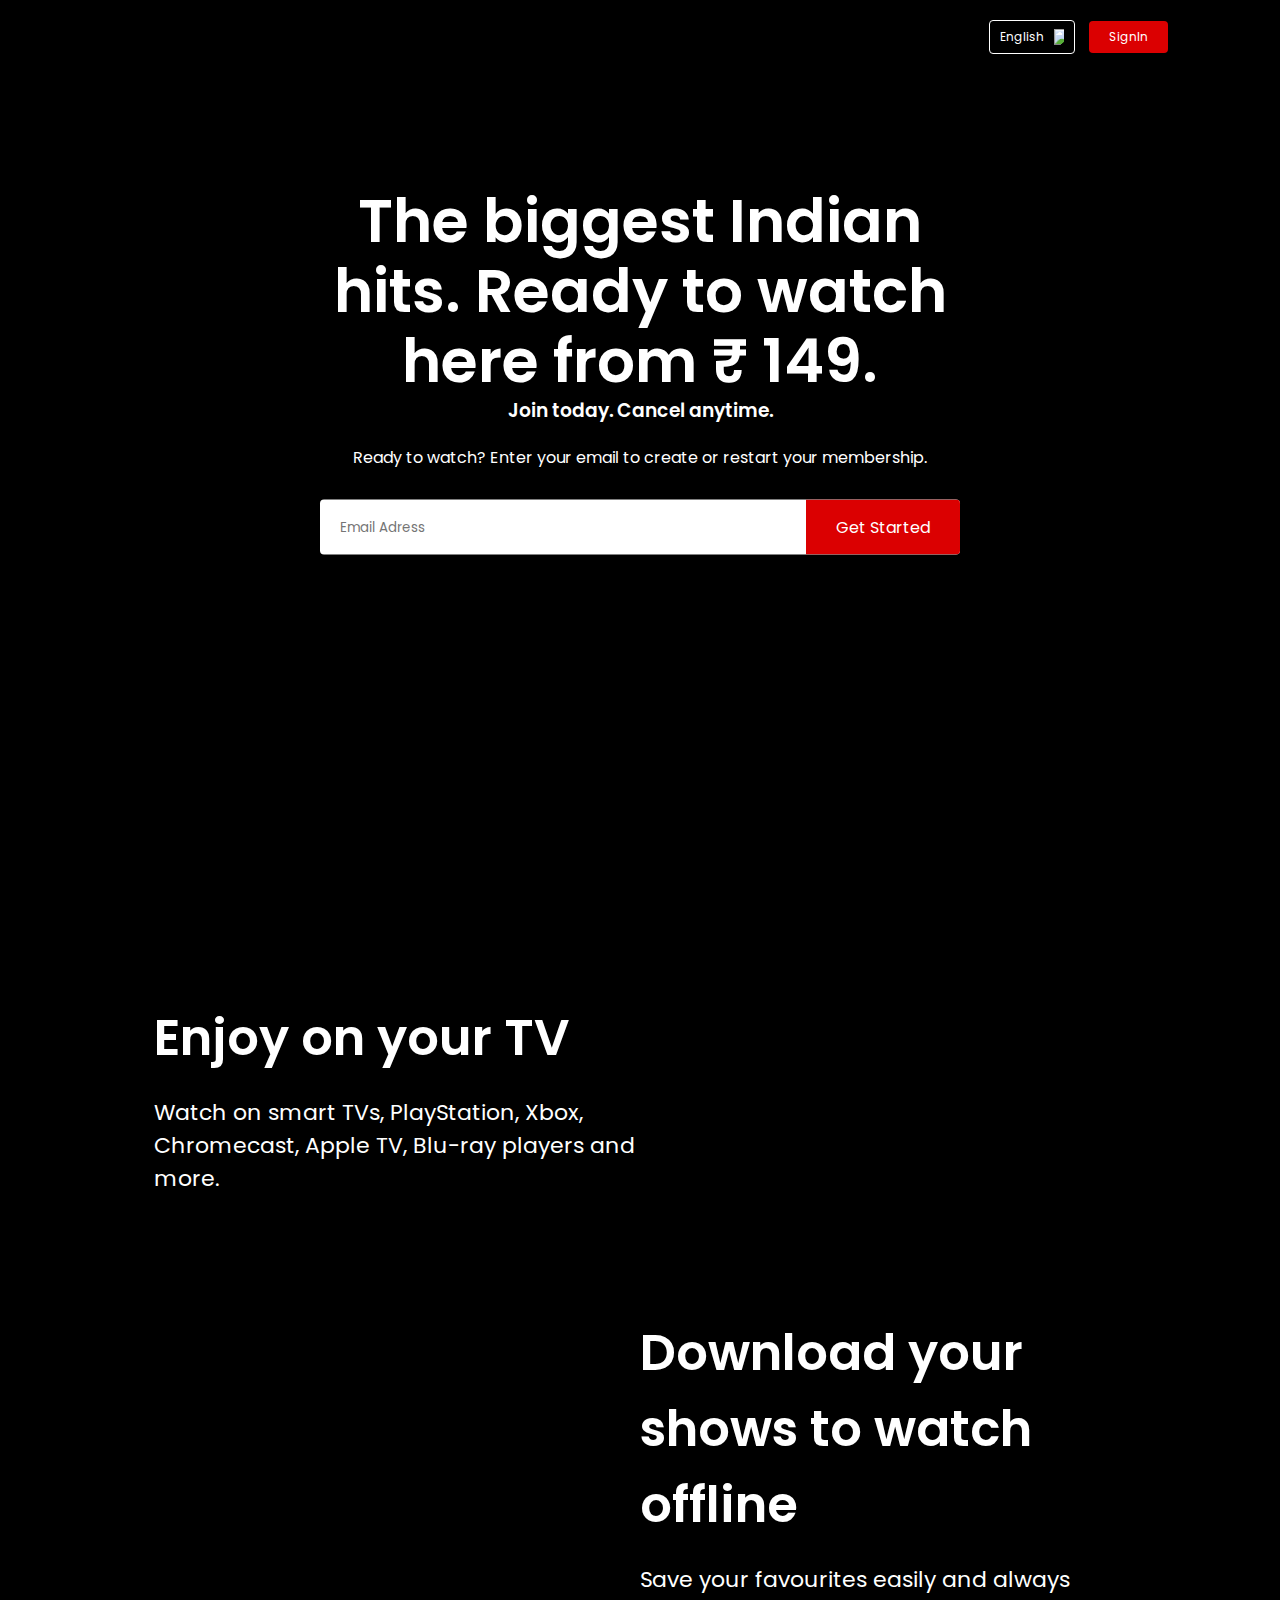
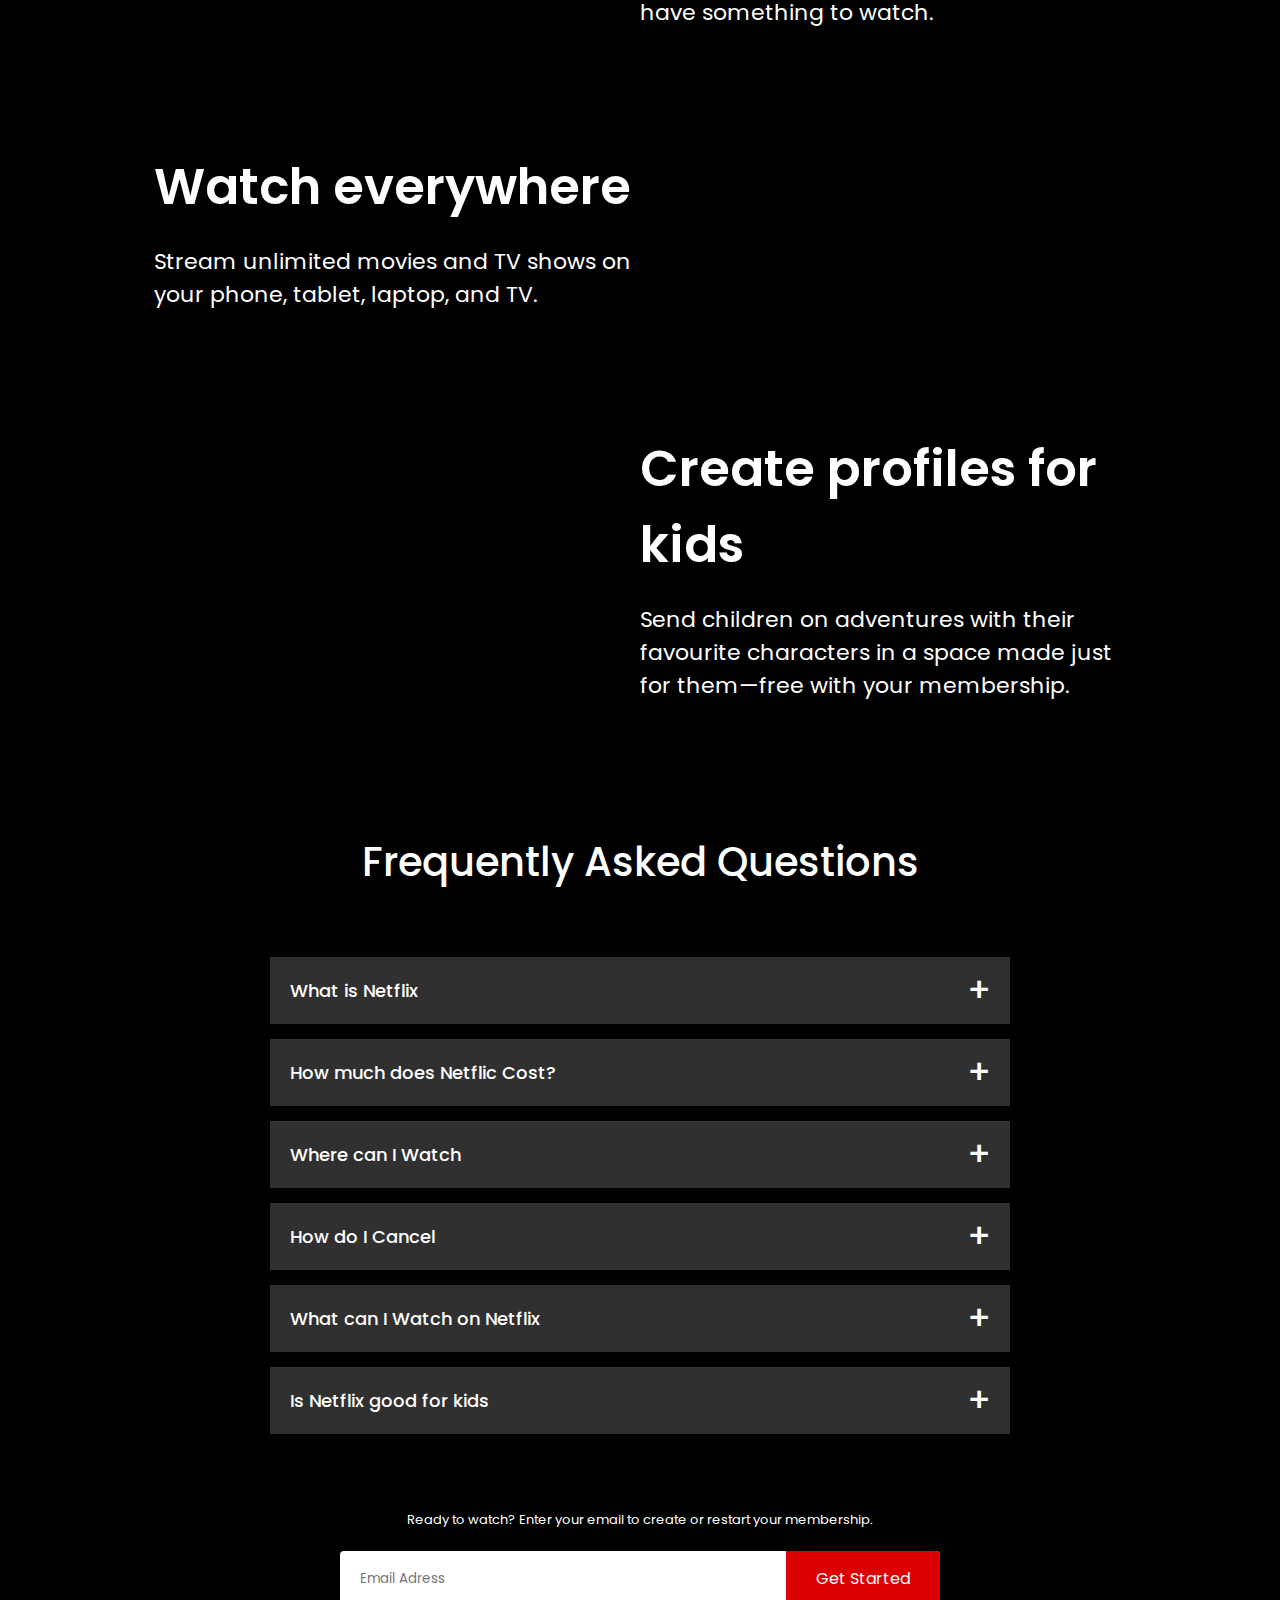
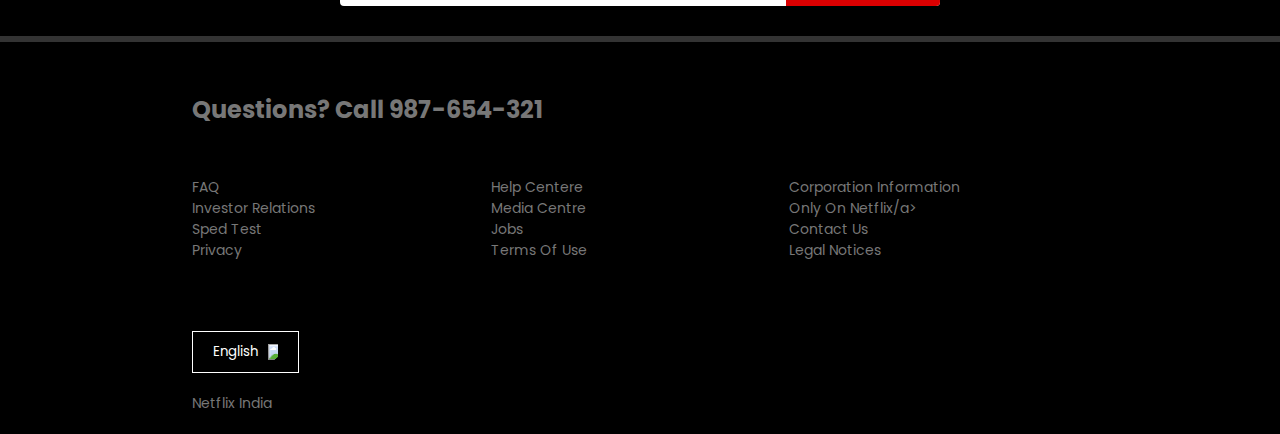
==== index.html @ afa95cfa "Add files via upload" ====
<!DOCTYPE html>
<html lang="en">
<head>
    <meta charset="UTF-8">
    <meta name="viewport" content="width=device-width, initial-scale=1.0">
    <title>Netflix</title>
    <link rel="stylesheet" href="style.css">
</head>
<body>
    <div class="header">
        <nav>
            <img src="netflix-img/images/logo.png" alt="" class="logo">
            <div>
                <button class="lang-btn">English <img src="netflix-img/images/down-icon.png"></button>
                <button>SignIn</button>
            </div>
        </nav>
        <div class="header-content">
            <h1>The biggest Indian hits. Ready to watch here from ₹ 149.</h1>
            <h3>Join today. Cancel anytime.</h3>
            <p>Ready to watch? Enter your email to create or restart your membership.</p>
            <form class="email-signup">
                <input type="email" placeholder="Email Adress" required>
                <button type="Submit"> Get Started</button>
            </form>
        </div>
    </div>
    <div class="features">
        <div class="row">
            <div class="text-col">
                <h2>Enjoy on your TV</h2>
                <p>Watch on smart TVs, PlayStation, Xbox, Chromecast, Apple TV, Blu-ray players and more.</p>

            </div>
            <div class="img-col">
                <img src="netflix-img/images/feature-1.png" alt="">
            </div>
        </div>
        <div class="row">
             <div class="img-col">
                <img src="netflix-img/images/feature-2.png" alt="">
            </div>
            <div class="text-col">

                <h2>Download your shows to watch offline</h2>
                <p>Save your favourites easily and always have something to watch.</p>

            </div>
           
        </div> <div class="row">
            <div class="text-col">
                <h2>Watch everywhere</h2>
                <p>
                    Stream unlimited movies and TV shows on your phone, tablet, laptop, and TV.
                </p>

            </div>
            <div class="img-col">
                <img src="netflix-img/images/feature-3.png" alt="">
            </div>
        </div> <div class="row">
            <div class="img-col">
                <img src="netflix-img/images/feature-4.png" alt="">
            </div>
            <div class="text-col">
                <h2>Create profiles for kids</h2>
                <p>Send children on adventures with their favourite characters in a space made just for them—free with your membership.</p>

            </div>
            
        </div>
    </div>
    <div class="faq">
        <h2>Frequently Asked Questions</h2>
        <ul class="accordian">
            <li>
                <input type="radio" name="accordian" id="first">
                <label for="first"><span></span>What is Netflix</label>
                <div class="content">
                    <p>
                        Netflix is a streaming service that offers a wide variety of award-winning TV shows, movies, anime, documentaries and more – on thousands of internet-connected devices.
                        You can watch as much as you want, whenever you want, without a single ad – all for one low monthly price. There's always something new to discover, and new TV shows and movies are added every week!
                    </p>
                </div>
            </li>
            <li>
                <input type="radio" name="accordian" id="second">
                <label for="second"><span></span>How much does Netflic Cost?</label>
                <div class="content">
                    <p>
                        Watch Netflix on your smartphone, tablet, Smart TV, laptop, or streaming device, all for one fixed monthly fee. Plans range from ₹ 149 to ₹ 649 a month. No extra costs, no contracts.
                        </p>
                </div>
            </li>
            <li>
                <input type="radio" name="accordian" id="third">
                <label for="third"><span></span>Where can I Watch</label>
                <div class="content">
                    <p>
                        Watch anywhere, anytime. Sign in with your Netflix account to watch instantly on the web at netflix.com from your personal computer or on any internet-connected device that offers the Netflix app, including smart TVs, smartphones, tablets, streaming media players and game consoles.
                        You can also download your favourite shows with the iOS, Android, or Windows 10 app. Use downloads to watch while you're on the go and without an internet connection. Take Netflix with you anywhere.                        </p>
                </div>
            </li>
            <li>
                <input type="radio" name="accordian" id="fourth">
                <label for="fourth"><span></span>How do I Cancel</label>
                <div class="content">
                    <p>
                        Netflix is flexible. There are no annoying contracts and no commitments. You can easily cancel your account online in two clicks. There are no cancellation fees – start or stop your account anytime.                      </p>
                </div>
            </li>
            <li>
                <input type="radio" name="accordian" id="fifth">
                <label for="fifth"><span></span>What can I Watch on Netflix</label>
                <div class="content">
                    <p>
                        Netflix has an extensive library of feature films, documentaries, TV shows, anime, award-winning Netflix originals, and more. Watch as much as you want, anytime you want. </p>               </div>
            </li>
            <li>
                <input type="radio" name="accordian" id="sixth">
                <label for="sixth"><span></span>Is Netflix good for kids</label>
                <div class="content">
                    <p>
                        The Netflix Kids experience is included in your membership to give parents control while kids enjoy family-friendly TV shows and films in their own space.
                        Kids profiles come with PIN-protected parental controls that let you restrict the maturity rating of content kids can watch and block specific titles you don’t want kids to see.</p>                </div>
            </li>
        </ul>
        <small>
            Ready to watch? Enter your email to create or restart your membership.
        </small>
        <form class="email-signup">
            <input type="email" placeholder="Email Adress" required>
            <button type="Submit"> Get Started</button>
        </form>
    </div>
    <div class="footer">
        <h2>Questions? Call <phone>987-654-321</phone> </h2>
        <div class="row">
            <div class="col">
                <a href="#">FAQ</a>
                <a href="#">Investor  Relations</a>
                <a href="#">Sped Test</a>
                <a href="#">Privacy</a>
            </div>
            <div class="col">
                <a href="#">Help Centere</a>
                <a href="#">Media Centre</a>
                <a href="#">Jobs</a>
                <a href="#">Terms Of Use</a>
            </div>
            <div class="col">
                <a href="#">Corporation Information</a>
                <a href="#">Only On Netflix/a>
                <a href="#">Contact Us</a>
                <a href="#">Legal Notices</a>
            </div>
        </div>
        <button class="lang-btn">English <img src="netflix-img/images/down-icon.png"></button>
        <p class="copy">Netflix India</p>

    </div>
</body>
</html>
---- style.css ----
@import url('https://fonts.googleapis.com/css2?family=Poppins:wght@400;700&family=Roboto:wght@400;700&display=swap');
*{
    margin:0;
    padding:0;
    font-family: 'Poppins',sans-serif;
    box-sizing: border-box;
}
body{
    background-color: black;
    color:#ffff;
}
.header{
    width: auto;
    height:100vh;
    background-image: linear-gradient(rgba(0,0,0,0.7),rgba(0,0,0,0.7)),url(netflix-img/images/header-image.png);
    background-size: cover;
    background-position: center;
    padding:10px 8%;
    position: relative;
}
nav{
    display: flex;
    align-items: center;
    justify-content: space-between;
    padding:10px  ;
}
.logo{
    width: 150px;
    cursor: pointer;

}
nav button{
    border:0;
    outline:0;
    background: #db0001;
    color:#fff;
    padding: 7px 20px;
    font-size: 12px;
    border-radius: 4px;
    margin-left:10px ;
    cursor: pointer;
}
.lang-btn{
    display: inline-flex;
    align-items: center;
    background: transparent;
    border: 1px solid #fff;
    padding:7px 10px ;
}
.lang-btn img{
    width: 10px;
    margin-left: 10px;
}
.header-content{
    position: absolute;
    top:30%;
    left:50%;
    transform:translate(-50%,-50%);
    text-align: center;
    margin-top:100px ;
}
.header-content h1{
    font-size:60px;
    line-height:70px;
    font-weight: 600;
    max-width:650px ;
}

.header-content h3{
    
    font-weight: 600;
    margin-bottom: 20px;
}
.email-signup{
    background: #fff;
    border-radius: 4px;
    display: flex;
    align-items: center;
    margin-top: 30px;
    overflow: hidden;
}
.email-signup input{
    flex:1;
    border: 0;
    outline:0;
    margin-left: 20px;

}
.email-signup button{
    background: #db0001;
    border:0;
    outline:0;
    color:#fff;
    font-size: 16px;
    cursor:pointer;
    padding: 15px 30px;

}
/* Features */
.features{
    padding: 50px 12%;
    font-size: 22px;
}
.row{
    display: flex;
    width: 100%;
    align-items: center;
    flex-wrap: wrap;
    padding: 50px 0;

}
.text-col{
    flex-basis: 50%;
    margin-bottom: 20px;
}
.img-col{
    flex-basis: 50%;
    margin-bottom: 20px;
}
.img-col img{
    display: block;
    width: 90%;
    margin: auto;
}
.features h2{
    font-size: 50px;
    font-weight: 600;
    padding-bottom:20px ;
}
/* FAQ */
.faq{
    padding: 10px 12%;
    text-align: center;
    font-size: 18px;

}
.faq h2{
    font-weight: 500;
    font-size: 40px;

}
/* Footer */
.accordian{
    margin:60px auto;
    width: 100%;
    max-width: 750px;

}
.accordian li{
    list-style: none;
    width: 100%;
    padding: 5px;
}
.accordian li label{
    display: flex;
    align-items: center;
    padding: 20px;
    font-size: 18px;
    font-weight: 500;
    background: #303030;
    margin: bottom 2px;
    cursor: pointer;
    position: relative;
}
label::after{
    content: '+';
    font-size: 34px;
    position: absolute;
    right: 20px;
    transition: transform 0.5s;
}
input[type="radio"]{
    display: none;
}
.accordian .content{
    background: #303030;
    text-align: center;
    padding: 0 20px;
    max-height: 0;
    overflow: hidden;
    margin-top:5px;
    transition: max-height 0.5s,padding 0.5s;

}
.accordian input[type="radio"]:checked +label+ .content{
    max-height: 600px;
    padding:30px 20px;

}
.accordian input[type="radio"]:checked +label::after{
    transform:rotate(135deg);
}
.faq .email-signup{
    max-width:600px;
    margin: 20px auto 20px;
}
.faq small{
    font-size: 13px;
}
/* Footer */
.footer {
    padding: 50px 15% 10px;
    border-top:6px solid #333;
    color:#777;
}
.footeer h2{
    font-size:18px;
    font-weight: 400;
    margin-bottom:30px
}
.footer .col{
    flex-basis:25%;
    flex-grow:1;
    margin-bottom: 20px;
}
.footer .col a{
    display:block;
    text-decoration: none;
    color:#777;
    font-size:14px;
    margin: bottom 10px;

}
.footer.row{
    align-items: flex-start;
    padding: 10px 0;
}
.footer .lang-btn{
    color:#fff;
    padding: 10px 20px;
    border-radius: 2px solid black;
}
.copy{
    font-size: 14px;
    margin-top: 20px;
    margin-bottom: 10px;
}
/* Media Queries */
@media only screen and (max-width:600px){
   .logo{
    width: 100px;
   } 
   nav button{
    padding: 5px 10px;
   }
   nav .lang-btn{
    padding: 4px 8px;
   }
   .header-content{
    position: absolute;
    top:50%;
    left:50%;
    transform:translate(-50%,-50%);
    text-align: center;
    margin-top:100px ;
}
   .header-content h1{
    font-size:40px;
    line-height:70px;
    font-weight: 600;
    max-width:650px ;
   }
   .text-col,.img-col{
    flex-basis: 100%;
   }
   .features h2{
    font-size:30px;
   }
   .features p{
    font-size:15px;
   }
   .row:nth-child(2),.row:nth-child(4){
    flex-direction: column-reverse;
   }
   .features.row{
    padding:10px 0;
   }
   .faq h2{
    font-size:20px;

   }
   .accordian .content{
    font-size: 14px;
   }
   .accordian li label{
    padding:10px;
    font-size: 14px;
   }
   label::after{
    font-size: 22px;
   }
}
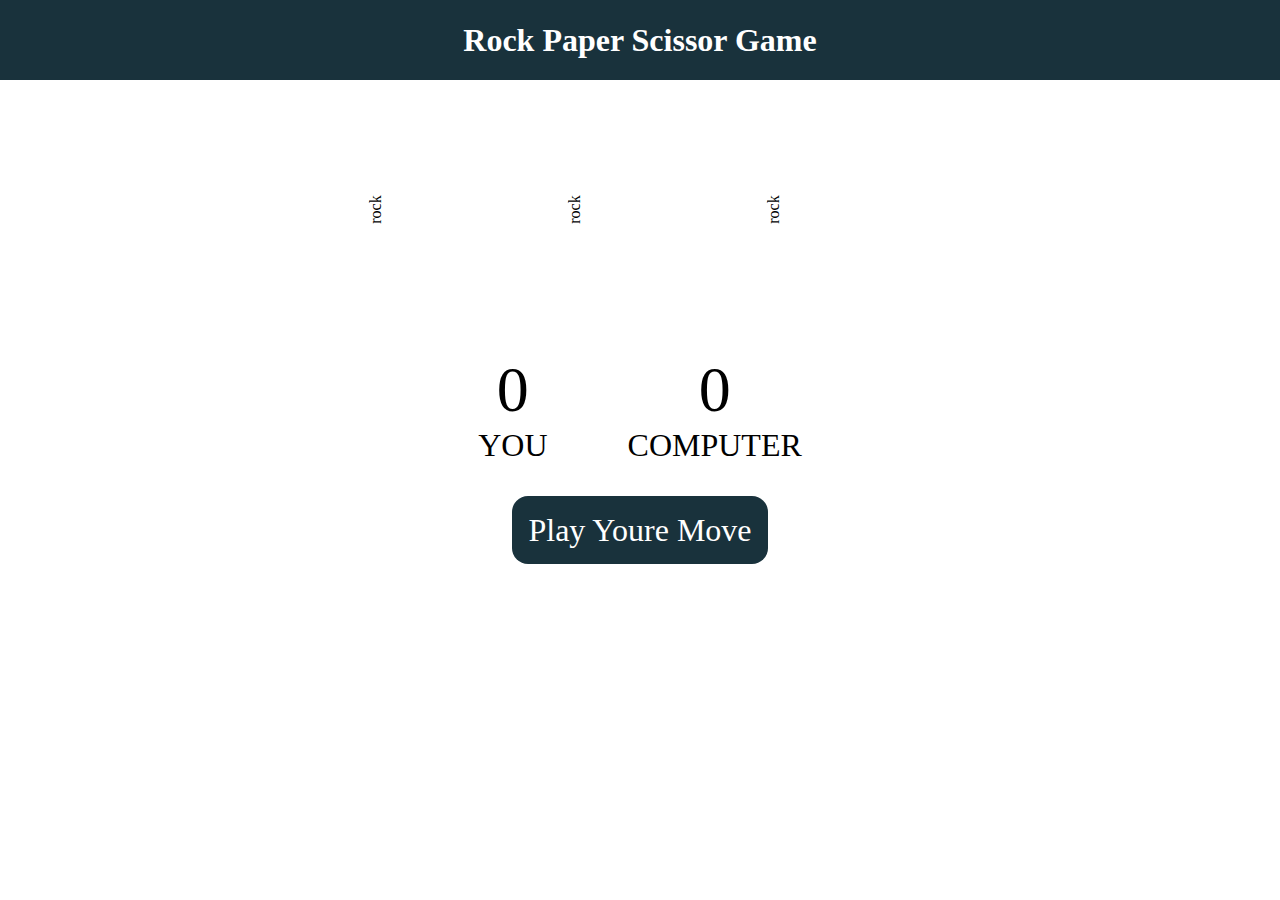
==== commit dec88256: "Add files via upload" ====
--- a/index.html
+++ b/index.html
@@ -3,161 +3,40 @@
 <head>
     <meta charset="UTF-8">
     <meta name="viewport" content="width=device-width, initial-scale=1.0">
-    <title>Netflix</title>
+    <title>Rock Paper Scissor</title>
     <link rel="stylesheet" href="style.css">
 </head>
 <body>
-    <div class="header">
-        <nav>
-            <img src="netflix-img/images/logo.png" alt="" class="logo">
-            <div>
-                <button class="lang-btn">English <img src="netflix-img/images/down-icon.png"></button>
-                <button>SignIn</button>
-            </div>
-        </nav>
-        <div class="header-content">
-            <h1>The biggest Indian hits. Ready to watch here from ₹ 149.</h1>
-            <h3>Join today. Cancel anytime.</h3>
-            <p>Ready to watch? Enter your email to create or restart your membership.</p>
-            <form class="email-signup">
-                <input type="email" placeholder="Email Adress" required>
-                <button type="Submit"> Get Started</button>
-            </form>
+   
+    
+        <h1>
+            Rock Paper Scissor Game 
+        </h1>
+    <div class="choices">
+        <div class="choice" id="rock">
+            <img src="Images/rock.png" alt="rock">
+        </div>
+        <div class="choice" id="paper">
+            <img src="Images/paper.png" alt="rock">
+        </div>
+        <div class="choice" id="scissor">
+            <img src="Images/scissor.jpg" alt="rock">
         </div>
     </div>
-    <div class="features">
-        <div class="row">
-            <div class="text-col">
-                <h2>Enjoy on your TV</h2>
-                <p>Watch on smart TVs, PlayStation, Xbox, Chromecast, Apple TV, Blu-ray players and more.</p>
-
-            </div>
-            <div class="img-col">
-                <img src="netflix-img/images/feature-1.png" alt="">
-            </div>
+    <div class="score-board">
+        <div class="score">
+            <p id="user-score">0</p>
+            <p>YOU</p>
         </div>
-        <div class="row">
-             <div class="img-col">
-                <img src="netflix-img/images/feature-2.png" alt="">
-            </div>
-            <div class="text-col">
-
-                <h2>Download your shows to watch offline</h2>
-                <p>Save your favourites easily and always have something to watch.</p>
-
-            </div>
-           
-        </div> <div class="row">
-            <div class="text-col">
-                <h2>Watch everywhere</h2>
-                <p>
-                    Stream unlimited movies and TV shows on your phone, tablet, laptop, and TV.
-                </p>
-
-            </div>
-            <div class="img-col">
-                <img src="netflix-img/images/feature-3.png" alt="">
-            </div>
-        </div> <div class="row">
-            <div class="img-col">
-                <img src="netflix-img/images/feature-4.png" alt="">
-            </div>
-            <div class="text-col">
-                <h2>Create profiles for kids</h2>
-                <p>Send children on adventures with their favourite characters in a space made just for them—free with your membership.</p>
-
-            </div>
-            
+        <div class="score">
+            <p id="comp-score">0</p>
+            <p >COMPUTER</p>
         </div>
     </div>
-    <div class="faq">
-        <h2>Frequently Asked Questions</h2>
-        <ul class="accordian">
-            <li>
-                <input type="radio" name="accordian" id="first">
-                <label for="first"><span></span>What is Netflix</label>
-                <div class="content">
-                    <p>
-                        Netflix is a streaming service that offers a wide variety of award-winning TV shows, movies, anime, documentaries and more – on thousands of internet-connected devices.
-                        You can watch as much as you want, whenever you want, without a single ad – all for one low monthly price. There's always something new to discover, and new TV shows and movies are added every week!
-                    </p>
-                </div>
-            </li>
-            <li>
-                <input type="radio" name="accordian" id="second">
-                <label for="second"><span></span>How much does Netflic Cost?</label>
-                <div class="content">
-                    <p>
-                        Watch Netflix on your smartphone, tablet, Smart TV, laptop, or streaming device, all for one fixed monthly fee. Plans range from ₹ 149 to ₹ 649 a month. No extra costs, no contracts.
-                        </p>
-                </div>
-            </li>
-            <li>
-                <input type="radio" name="accordian" id="third">
-                <label for="third"><span></span>Where can I Watch</label>
-                <div class="content">
-                    <p>
-                        Watch anywhere, anytime. Sign in with your Netflix account to watch instantly on the web at netflix.com from your personal computer or on any internet-connected device that offers the Netflix app, including smart TVs, smartphones, tablets, streaming media players and game consoles.
-                        You can also download your favourite shows with the iOS, Android, or Windows 10 app. Use downloads to watch while you're on the go and without an internet connection. Take Netflix with you anywhere.                        </p>
-                </div>
-            </li>
-            <li>
-                <input type="radio" name="accordian" id="fourth">
-                <label for="fourth"><span></span>How do I Cancel</label>
-                <div class="content">
-                    <p>
-                        Netflix is flexible. There are no annoying contracts and no commitments. You can easily cancel your account online in two clicks. There are no cancellation fees – start or stop your account anytime.                      </p>
-                </div>
-            </li>
-            <li>
-                <input type="radio" name="accordian" id="fifth">
-                <label for="fifth"><span></span>What can I Watch on Netflix</label>
-                <div class="content">
-                    <p>
-                        Netflix has an extensive library of feature films, documentaries, TV shows, anime, award-winning Netflix originals, and more. Watch as much as you want, anytime you want. </p>               </div>
-            </li>
-            <li>
-                <input type="radio" name="accordian" id="sixth">
-                <label for="sixth"><span></span>Is Netflix good for kids</label>
-                <div class="content">
-                    <p>
-                        The Netflix Kids experience is included in your membership to give parents control while kids enjoy family-friendly TV shows and films in their own space.
-                        Kids profiles come with PIN-protected parental controls that let you restrict the maturity rating of content kids can watch and block specific titles you don’t want kids to see.</p>                </div>
-            </li>
-        </ul>
-        <small>
-            Ready to watch? Enter your email to create or restart your membership.
-        </small>
-        <form class="email-signup">
-            <input type="email" placeholder="Email Adress" required>
-            <button type="Submit"> Get Started</button>
-        </form>
-    </div>
-    <div class="footer">
-        <h2>Questions? Call <phone>987-654-321</phone> </h2>
-        <div class="row">
-            <div class="col">
-                <a href="#">FAQ</a>
-                <a href="#">Investor  Relations</a>
-                <a href="#">Sped Test</a>
-                <a href="#">Privacy</a>
+
+            <div class="msg-con">
+                <p id="message">Play Youre Move</p>
             </div>
-            <div class="col">
-                <a href="#">Help Centere</a>
-                <a href="#">Media Centre</a>
-                <a href="#">Jobs</a>
-                <a href="#">Terms Of Use</a>
-            </div>
-            <div class="col">
-                <a href="#">Corporation Information</a>
-                <a href="#">Only On Netflix/a>
-                <a href="#">Contact Us</a>
-                <a href="#">Legal Notices</a>
-            </div>
-        </div>
-        <button class="lang-btn">English <img src="netflix-img/images/down-icon.png"></button>
-        <p class="copy">Netflix India</p>
-
-    </div>
+    <script src="App.js"></script>
 </body>
 </html>--- a/style.css
+++ b/style.css
@@ -1,293 +1,64 @@
-
-@import url('https://fonts.googleapis.com/css2?family=Poppins:wght@400;700&family=Roboto:wght@400;700&display=swap');
 *{
     margin:0;
     padding:0;
-    font-family: 'Poppins',sans-serif;
     box-sizing: border-box;
+    text-align: center;
 }
-body{
-    background-color: black;
+h1{
+    background-color:#19323C ;
     color:#ffff;
+    height:5rem;
+    line-height: 5rem;   
 }
-.header{
-    width: auto;
-    height:100vh;
-    background-image: linear-gradient(rgba(0,0,0,0.7),rgba(0,0,0,0.7)),url(netflix-img/images/header-image.png);
-    background-size: cover;
-    background-position: center;
-    padding:10px 8%;
-    position: relative;
+.choices{
+    display: flex;
+    justify-content: center;
+    align-items: center;
+    gap: 1.5rem;
+    margin-top: 50px;
 }
-nav{
-    display: flex;
-    align-items: center;
-    justify-content: space-between;
-    padding:10px  ;
-}
-.logo{
-    width: 150px;
-    cursor: pointer;
+.choice{
+height: 175px;
+width:175px;
+border-radius: 50%;
+display:flex;
+justify-content:center;
+align-items: center;
 
 }
-nav button{
-    border:0;
-    outline:0;
-    background: #db0001;
-    color:#fff;
-    padding: 7px 20px;
-    font-size: 12px;
-    border-radius: 4px;
-    margin-left:10px ;
-    cursor: pointer;
+.choice:hover{
+   
+    background-color: #30a4d2;
 }
-.lang-btn{
-    display: inline-flex;
+img{
+    height: 150px;
+    width:150px;
+    object-fit: cover;
+    border-radius: 50%;
+}
+#rock,#paper,#scissor{
+    rotate: 270deg;
+}
+.score-board{
+    display: flex;
+    justify-content: center;
     align-items: center;
-    background: transparent;
-    border: 1px solid #fff;
-    padding:7px 10px ;
-}
-.lang-btn img{
-    width: 10px;
-    margin-left: 10px;
-}
-.header-content{
-    position: absolute;
-    top:30%;
-    left:50%;
-    transform:translate(-50%,-50%);
-    text-align: center;
-    margin-top:100px ;
-}
-.header-content h1{
-    font-size:60px;
-    line-height:70px;
-    font-weight: 600;
-    max-width:650px ;
-}
-
-.header-content h3{
-    
-    font-weight: 600;
-    margin-bottom: 20px;
-}
-.email-signup{
-    background: #fff;
-    border-radius: 4px;
-    display: flex;
-    align-items: center;
-    margin-top: 30px;
-    overflow: hidden;
-}
-.email-signup input{
-    flex:1;
-    border: 0;
-    outline:0;
-    margin-left: 20px;
+    font-size: 2rem;
+    margin: 3rem;
+    gap:5rem;
 
 }
-.email-signup button{
-    background: #db0001;
-    border:0;
-    outline:0;
-    color:#fff;
-    font-size: 16px;
-    cursor:pointer;
-    padding: 15px 30px;
+#user-score,#comp-score{
+    font-size:4rem;
+}
+#message{
+display:inline ;
+background-color: #19323C;
+color:#ffff;
+font-size: 2rem;
+margin-top: 5rem;
+height:5rem;
+padding: 1rem;
+border-radius: 1rem;
 
-}
-/* Features */
-.features{
-    padding: 50px 12%;
-    font-size: 22px;
-}
-.row{
-    display: flex;
-    width: 100%;
-    align-items: center;
-    flex-wrap: wrap;
-    padding: 50px 0;
-
-}
-.text-col{
-    flex-basis: 50%;
-    margin-bottom: 20px;
-}
-.img-col{
-    flex-basis: 50%;
-    margin-bottom: 20px;
-}
-.img-col img{
-    display: block;
-    width: 90%;
-    margin: auto;
-}
-.features h2{
-    font-size: 50px;
-    font-weight: 600;
-    padding-bottom:20px ;
-}
-/* FAQ */
-.faq{
-    padding: 10px 12%;
-    text-align: center;
-    font-size: 18px;
-
-}
-.faq h2{
-    font-weight: 500;
-    font-size: 40px;
-
-}
-/* Footer */
-.accordian{
-    margin:60px auto;
-    width: 100%;
-    max-width: 750px;
-
-}
-.accordian li{
-    list-style: none;
-    width: 100%;
-    padding: 5px;
-}
-.accordian li label{
-    display: flex;
-    align-items: center;
-    padding: 20px;
-    font-size: 18px;
-    font-weight: 500;
-    background: #303030;
-    margin: bottom 2px;
-    cursor: pointer;
-    position: relative;
-}
-label::after{
-    content: '+';
-    font-size: 34px;
-    position: absolute;
-    right: 20px;
-    transition: transform 0.5s;
-}
-input[type="radio"]{
-    display: none;
-}
-.accordian .content{
-    background: #303030;
-    text-align: center;
-    padding: 0 20px;
-    max-height: 0;
-    overflow: hidden;
-    margin-top:5px;
-    transition: max-height 0.5s,padding 0.5s;
-
-}
-.accordian input[type="radio"]:checked +label+ .content{
-    max-height: 600px;
-    padding:30px 20px;
-
-}
-.accordian input[type="radio"]:checked +label::after{
-    transform:rotate(135deg);
-}
-.faq .email-signup{
-    max-width:600px;
-    margin: 20px auto 20px;
-}
-.faq small{
-    font-size: 13px;
-}
-/* Footer */
-.footer {
-    padding: 50px 15% 10px;
-    border-top:6px solid #333;
-    color:#777;
-}
-.footeer h2{
-    font-size:18px;
-    font-weight: 400;
-    margin-bottom:30px
-}
-.footer .col{
-    flex-basis:25%;
-    flex-grow:1;
-    margin-bottom: 20px;
-}
-.footer .col a{
-    display:block;
-    text-decoration: none;
-    color:#777;
-    font-size:14px;
-    margin: bottom 10px;
-
-}
-.footer.row{
-    align-items: flex-start;
-    padding: 10px 0;
-}
-.footer .lang-btn{
-    color:#fff;
-    padding: 10px 20px;
-    border-radius: 2px solid black;
-}
-.copy{
-    font-size: 14px;
-    margin-top: 20px;
-    margin-bottom: 10px;
-}
-/* Media Queries */
-@media only screen and (max-width:600px){
-   .logo{
-    width: 100px;
-   } 
-   nav button{
-    padding: 5px 10px;
-   }
-   nav .lang-btn{
-    padding: 4px 8px;
-   }
-   .header-content{
-    position: absolute;
-    top:50%;
-    left:50%;
-    transform:translate(-50%,-50%);
-    text-align: center;
-    margin-top:100px ;
-}
-   .header-content h1{
-    font-size:40px;
-    line-height:70px;
-    font-weight: 600;
-    max-width:650px ;
-   }
-   .text-col,.img-col{
-    flex-basis: 100%;
-   }
-   .features h2{
-    font-size:30px;
-   }
-   .features p{
-    font-size:15px;
-   }
-   .row:nth-child(2),.row:nth-child(4){
-    flex-direction: column-reverse;
-   }
-   .features.row{
-    padding:10px 0;
-   }
-   .faq h2{
-    font-size:20px;
-
-   }
-   .accordian .content{
-    font-size: 14px;
-   }
-   .accordian li label{
-    padding:10px;
-    font-size: 14px;
-   }
-   label::after{
-    font-size: 22px;
-   }
 }